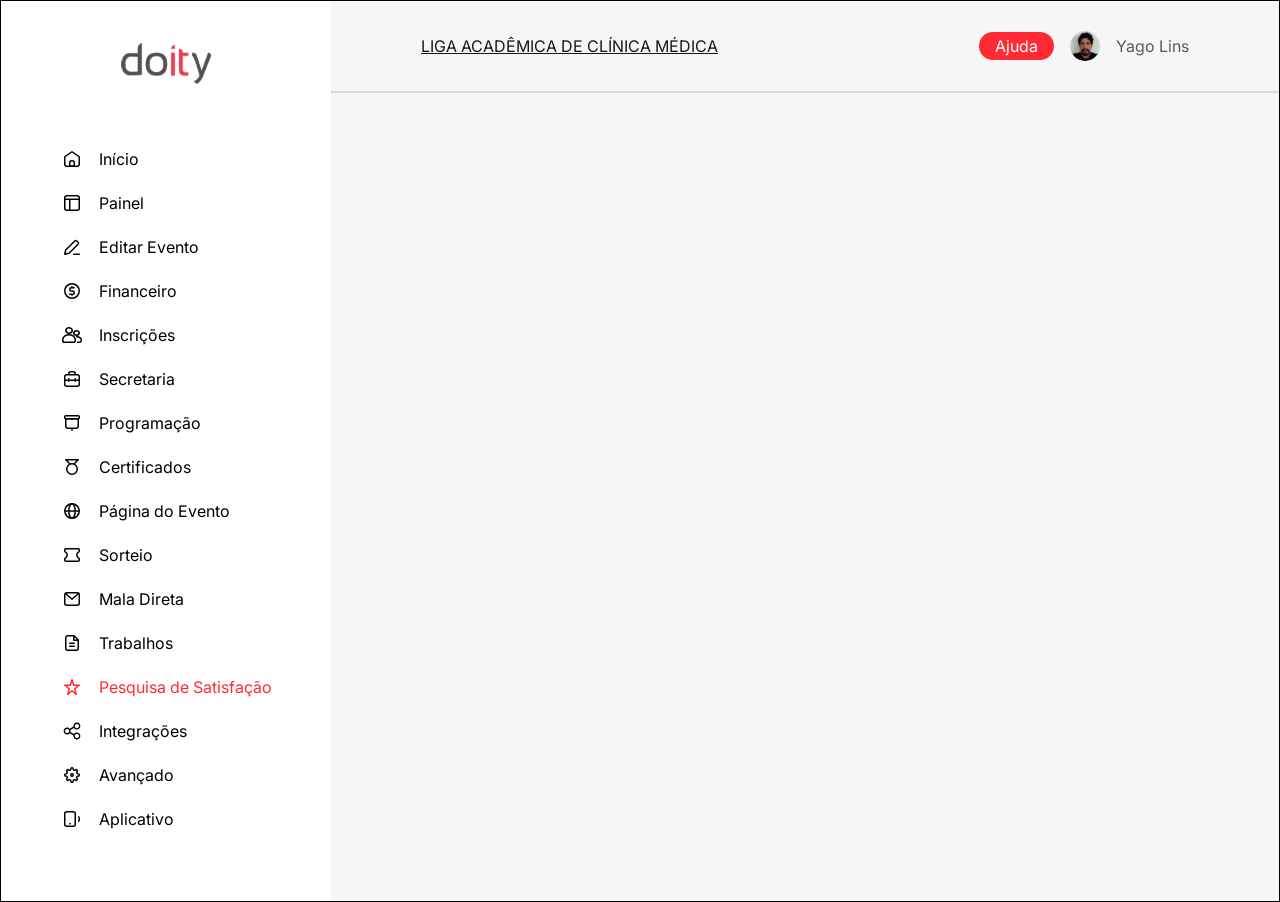
==== index.html @ 8190880d "feat: create template" ====
<!DOCTYPE html>
<html lang="en">

<head>
    <meta charset="UTF-8">
    <meta name="viewport" content="width=device-width, initial-scale=1.0">
    <title>Doity</title>

    <link rel="stylesheet" href="styles/reset.css" />
    <link rel="stylesheet" href="styles/global.css" />

    <link rel="preconnect" href="https://fonts.googleapis.com">
    <link rel="preconnect" href="https://fonts.gstatic.com" crossorigin>
    <link
        href="https://fonts.googleapis.com/css2?family=Inter:ital,opsz,wght@0,14..32,100..900;1,14..32,100..900&display=swap"
        rel="stylesheet">

    <script type="module" src="components/template/template.js"></script>
    <script type="module" src="components/layout/navbar/navbar.js"></script>
    <script type="module" src="components/layout/header/header.js"></script>


</head>

<body>
    <my-template></my-template>
</body>

</html>
---- styles/global.css ----
:root {
    --brand-color: #FF2B34;
    --border-color: #D9D9D9;
    --lighter-font: #5A5A5A;
    --darker-font: #18181B;
}

body {
    display: flex;
    flex-direction: column;
    max-width: 1366px;
    min-height: 100vh;
    margin: auto;
    background-color: #F6F6F6;
    border-style: solid;
    border-width: 1px;
}

body,
p,
span,
a,
li,
ul,
ol,
h1,
h2,
h3,
h4,
h5,
h6,
button,
input,
textarea,
select {
    font-family: 'Inter', sans-serif;
    font-optical-sizing: auto;
    font-weight: 400;
    font-style: normal;
}

a:hover {
	color: var(--brand-color)
}
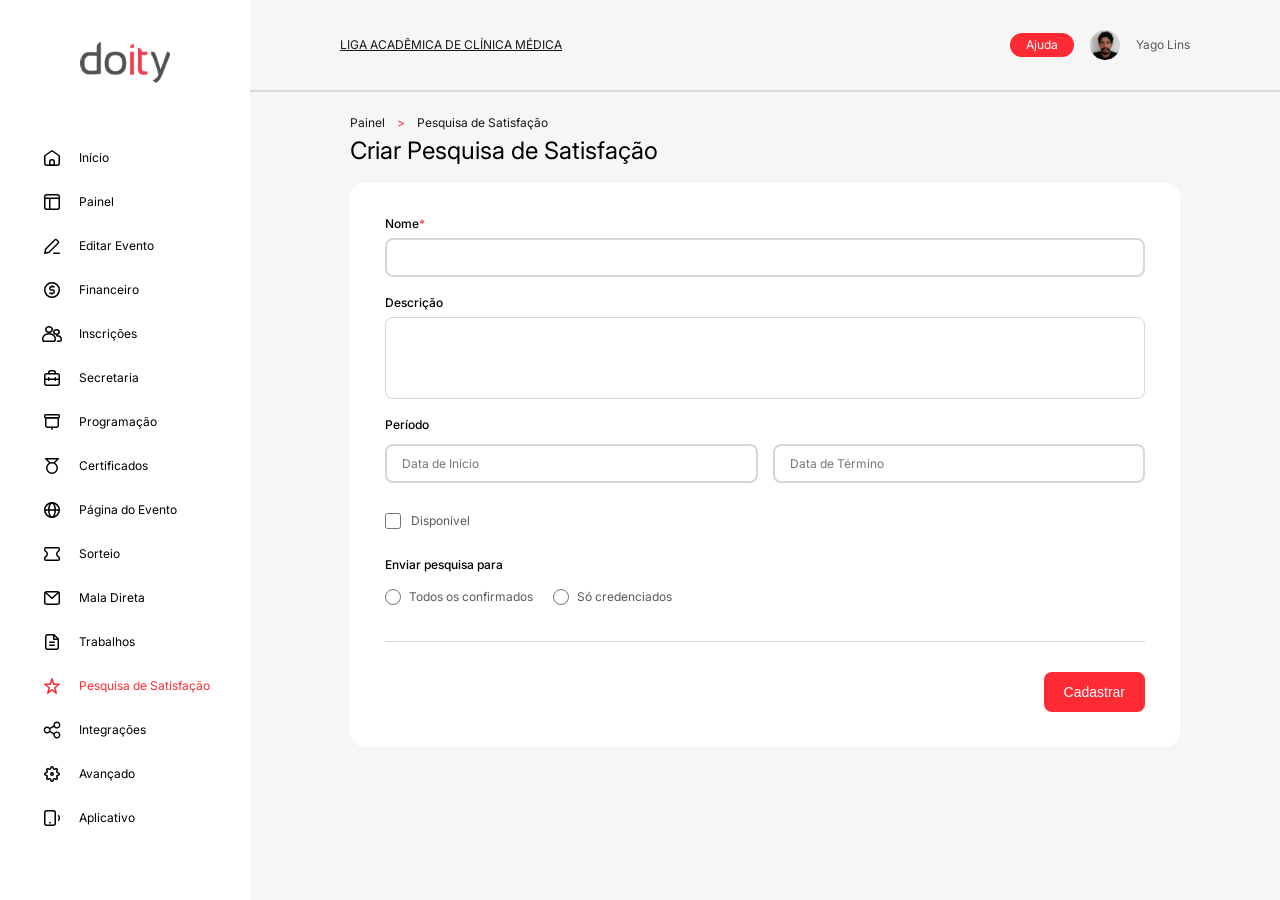
==== commit 3fde95cb: "feat: add create page" ====
--- a/index.html
+++ b/index.html
@@ -1,29 +1,41 @@
 <!DOCTYPE html>
 <html lang="en">
-
 <head>
-    <meta charset="UTF-8">
-    <meta name="viewport" content="width=device-width, initial-scale=1.0">
+    <meta charset="UTF-8" />
+    <meta name="viewport" content="width=device-width, initial-scale=1.0" />
     <title>Doity</title>
 
+    <!-- Styles -->
     <link rel="stylesheet" href="styles/reset.css" />
     <link rel="stylesheet" href="styles/global.css" />
 
-    <link rel="preconnect" href="https://fonts.googleapis.com">
-    <link rel="preconnect" href="https://fonts.gstatic.com" crossorigin>
+    <!-- Fonts -->
+    <link rel="preconnect" href="https://fonts.googleapis.com" />
+    <link rel="preconnect" href="https://fonts.gstatic.com" crossorigin />
     <link
         href="https://fonts.googleapis.com/css2?family=Inter:ital,opsz,wght@0,14..32,100..900;1,14..32,100..900&display=swap"
-        rel="stylesheet">
+        rel="stylesheet"
+    />
 
+    <!-- Templates -->
     <script type="module" src="components/template/template.js"></script>
+
+    <!-- Layout -->
+
     <script type="module" src="components/layout/navbar/navbar.js"></script>
     <script type="module" src="components/layout/header/header.js"></script>
 
+    <!-- Components -->
 
+    <script type="module" src="components/ui/breadcrumb/breadcrumb.js"></script>
+    <script type="module" src="components/ui/title/title.js"></script>
+    <script type="module" src="components/ui/button/button.js"></script>
+
+    <!-- Pages Script -->
+    <script type="module" src="pages/create/create.js"></script>
 </head>
 
 <body>
-    <my-template></my-template>
+    <my-create></my-create>
 </body>
-
-</html>+</html>
--- a/styles/global.css
+++ b/styles/global.css
@@ -3,17 +3,17 @@
     --border-color: #D9D9D9;
     --lighter-font: #5A5A5A;
     --darker-font: #18181B;
+    --input-border: #D5D7DA;
+    --title-size: 24px;
 }
 
 body {
     display: flex;
     flex-direction: column;
-    max-width: 1366px;
     min-height: 100vh;
     margin: auto;
     background-color: #F6F6F6;
-    border-style: solid;
-    border-width: 1px;
+
 }
 
 body,
@@ -33,6 +33,7 @@
 input,
 textarea,
 select {
+    font-size: 12px;
     font-family: 'Inter', sans-serif;
     font-optical-sizing: auto;
     font-weight: 400;
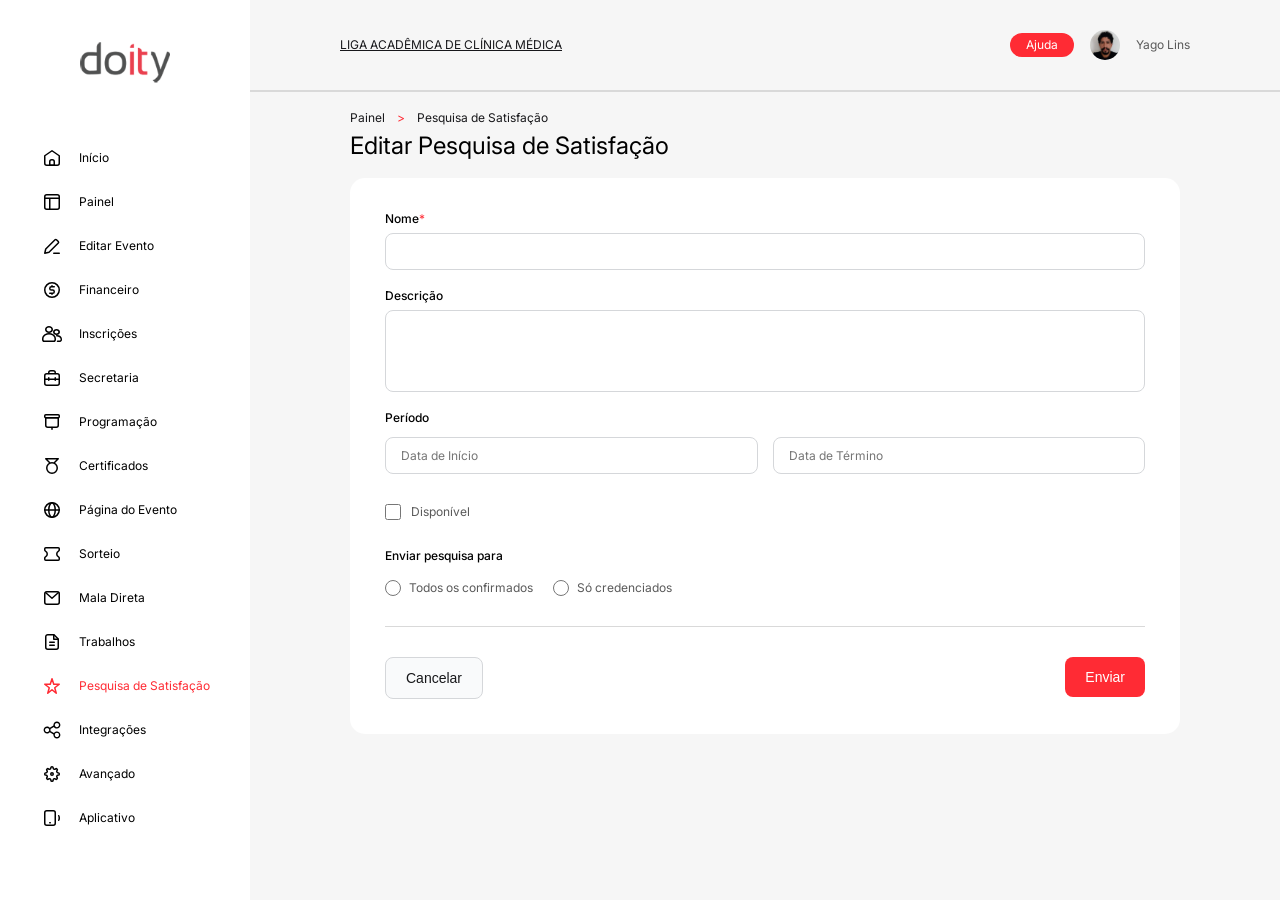
==== commit 3bc79d5b: "feat: add survey page" ====
--- a/index.html
+++ b/index.html
@@ -31,11 +31,13 @@
     <script type="module" src="components/ui/title/title.js"></script>
     <script type="module" src="components/ui/button/button.js"></script>
 
-    <!-- Pages Script -->
-    <script type="module" src="pages/create/create.js"></script>
+    <!-- Pages -->
+    <script type="module" src="pages/form/form.js"></script>
+    <script type="module" src="pages/survey/survey.js"></script>
 </head>
 
 <body>
-    <my-create></my-create>
+    <my-form mode="edit"></my-form>
+    <!-- <my-survey></my-survey> -->
 </body>
 </html>
--- a/styles/global.css
+++ b/styles/global.css
@@ -4,6 +4,9 @@
     --lighter-font: #5A5A5A;
     --darker-font: #18181B;
     --input-border: #D5D7DA;
+    --button-secondary: #F9FAFB;
+    --background-color: #F6F6F6;
+    --separator-color: #D3D3D3;
     --title-size: 24px;
 }
 
@@ -12,7 +15,7 @@
     flex-direction: column;
     min-height: 100vh;
     margin: auto;
-    background-color: #F6F6F6;
+    background-color: var(--background-color);
 
 }
 
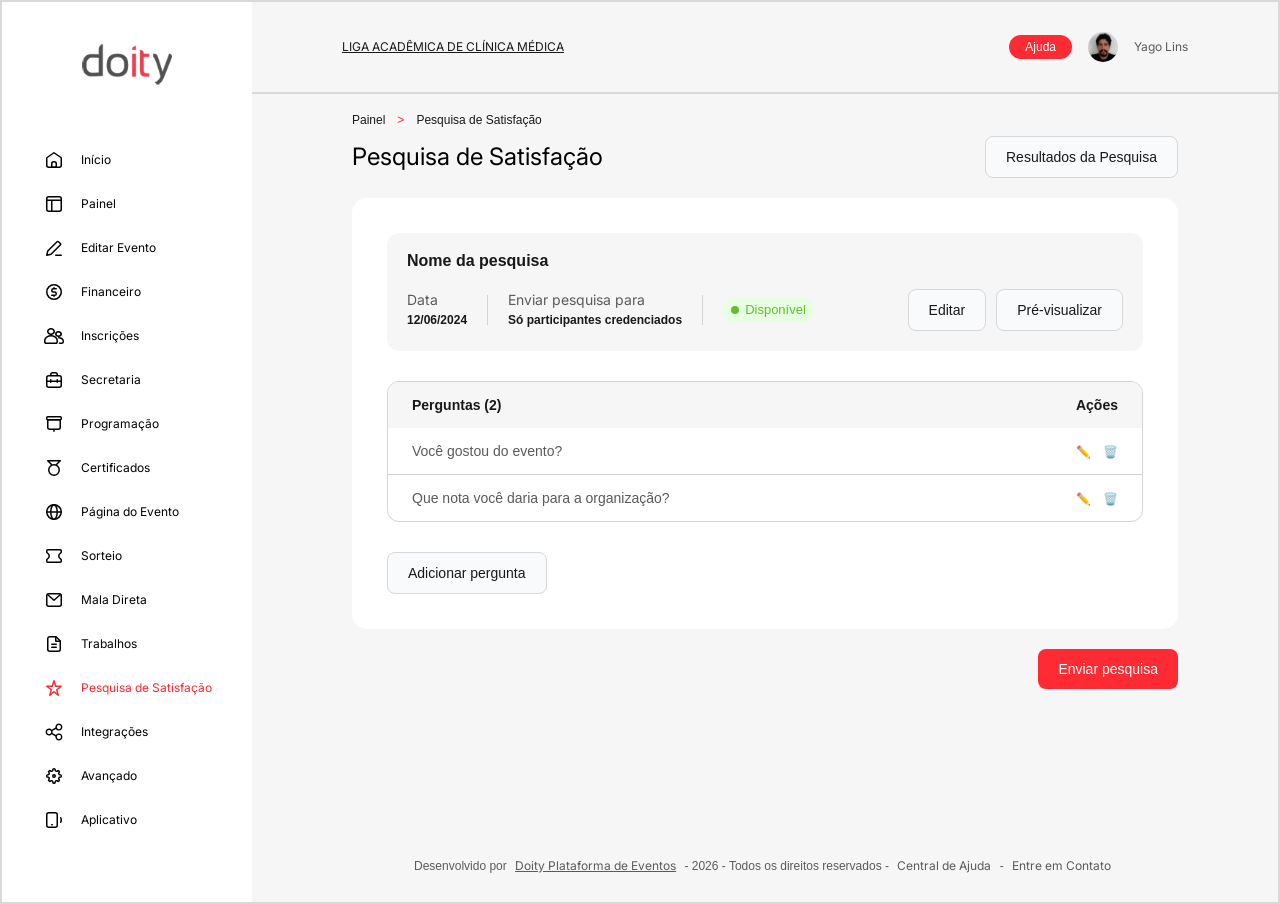
==== commit d4fd2d29: "feat: add footer" ====
--- a/index.html
+++ b/index.html
@@ -37,7 +37,7 @@
 </head>
 
 <body>
-    <my-form mode="edit"></my-form>
-    <!-- <my-survey></my-survey> -->
+    <!-- <my-form mode="create"></my-form> -->
+    <my-survey></my-survey>
 </body>
 </html>
--- a/styles/global.css
+++ b/styles/global.css
@@ -14,6 +14,10 @@
     display: flex;
     flex-direction: column;
     min-height: 100vh;
+    max-width: 1600px;
+    border-style: solid;
+    border-width: 2px;
+    border-color: var(--border-color);
     margin: auto;
     background-color: var(--background-color);
 
@@ -44,5 +48,5 @@
 }
 
 a:hover {
-	color: var(--brand-color)
+    color: var(--brand-color)
 }
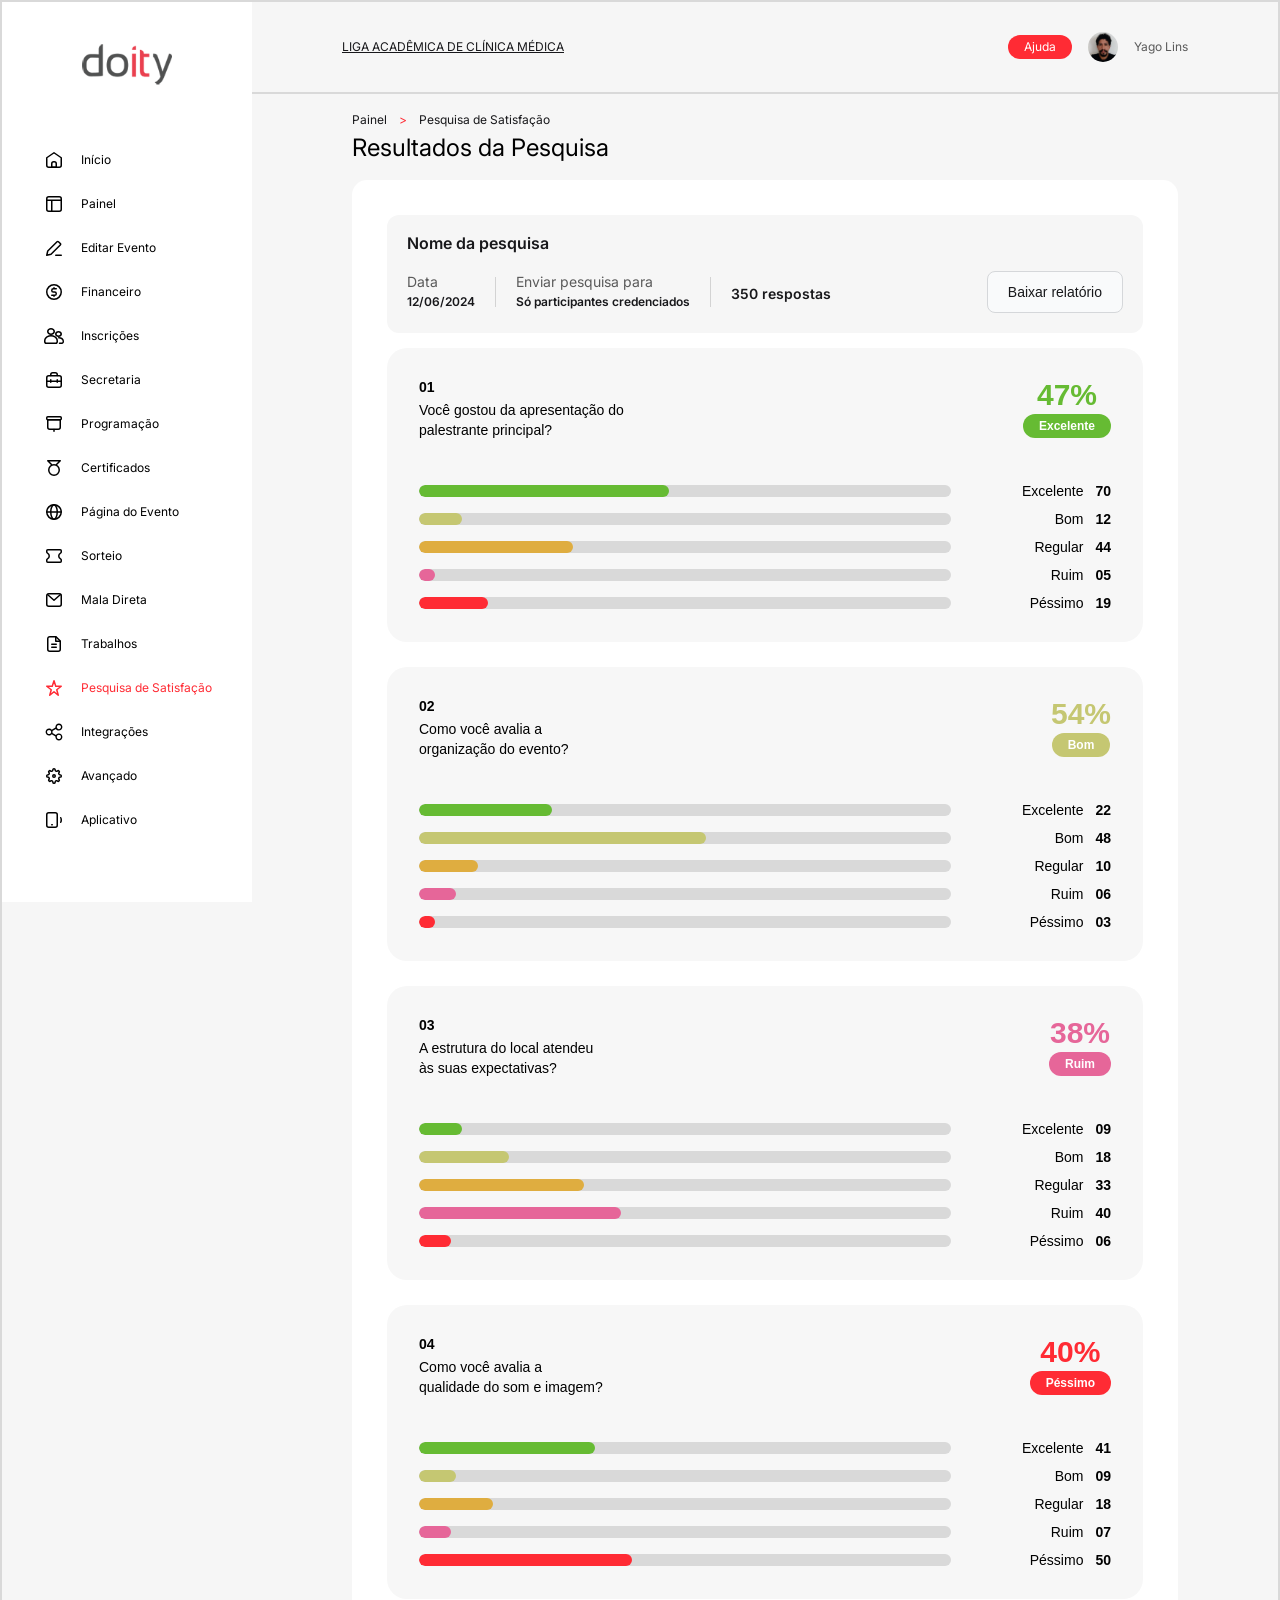
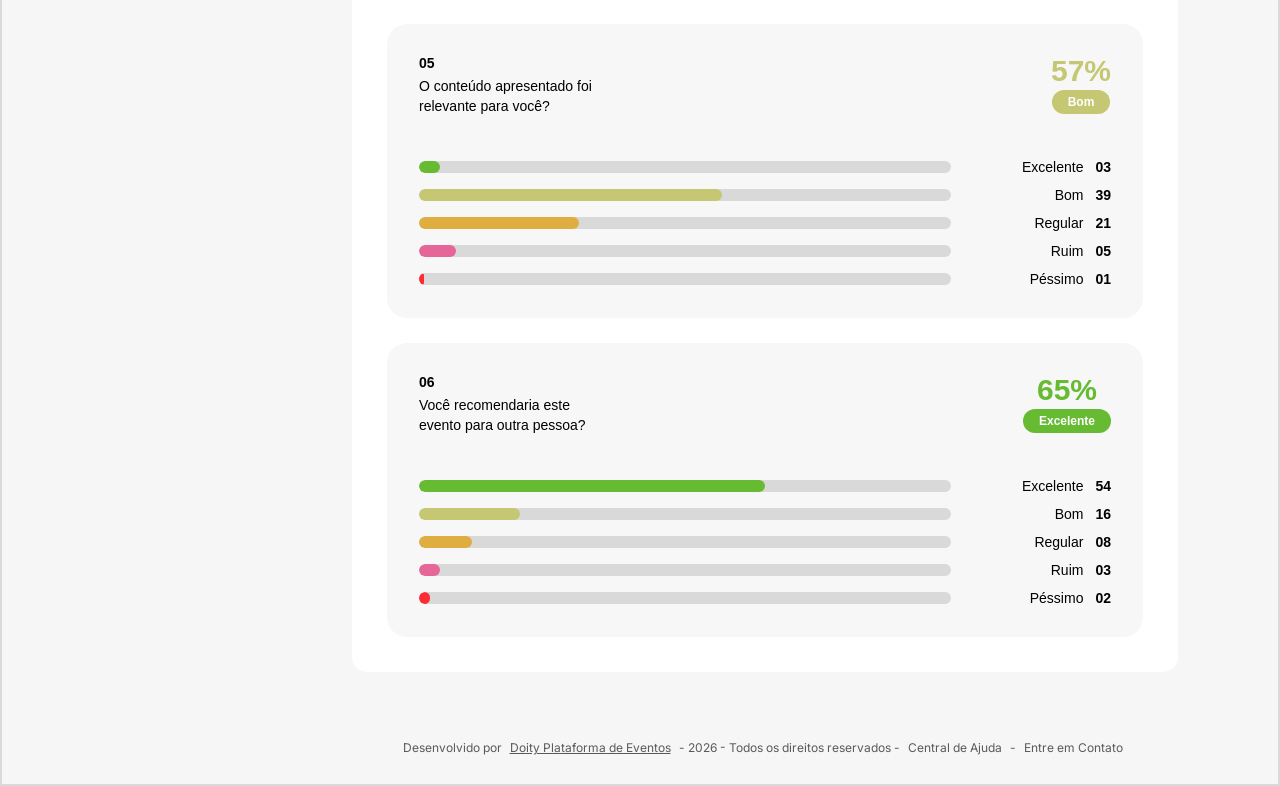
==== commit bb67ad12: "feat: add results page and question result cards" ====
--- a/index.html
+++ b/index.html
@@ -30,14 +30,17 @@
     <script type="module" src="components/ui/breadcrumb/breadcrumb.js"></script>
     <script type="module" src="components/ui/title/title.js"></script>
     <script type="module" src="components/ui/button/button.js"></script>
+    <script type="module" src="components/ui/card/card.js"></script>
 
     <!-- Pages -->
     <script type="module" src="pages/form/form.js"></script>
     <script type="module" src="pages/survey/survey.js"></script>
+    <script type="module" src="pages/results/results.js"></script>
 </head>
 
 <body>
     <!-- <my-form mode="create"></my-form> -->
-    <my-survey></my-survey>
+    <!-- <my-survey></my-survey> -->
+     <my-results></my-results>
 </body>
 </html>
--- a/styles/global.css
+++ b/styles/global.css
@@ -8,6 +8,13 @@
     --background-color: #F6F6F6;
     --separator-color: #D3D3D3;
     --title-size: 24px;
+
+    --progress-green: #66BB33;
+    --progress-yellow: #DFAD40;
+    --progress-olive: #C5C772;
+    --progress-pink: #E66699;
+    --progress-red: #FF2B34;
+
 }
 
 body {
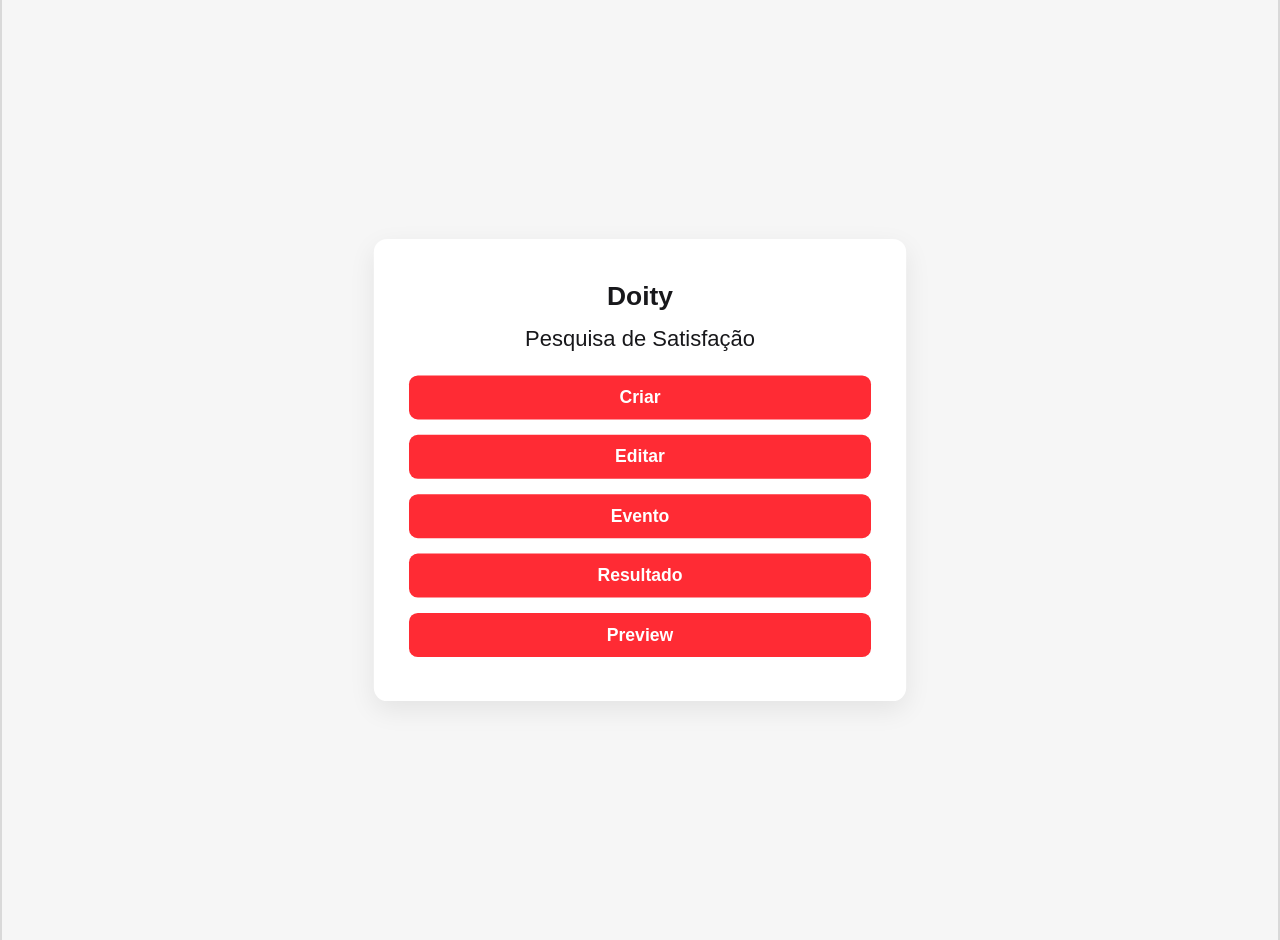
==== commit f8f49b97: "feat: add index page" ====
--- a/index.html
+++ b/index.html
@@ -1,46 +1,120 @@
 <!DOCTYPE html>
-<html lang="en">
+<html lang="pt-BR">
+
 <head>
     <meta charset="UTF-8" />
     <meta name="viewport" content="width=device-width, initial-scale=1.0" />
     <title>Doity</title>
 
-    <!-- Styles -->
-    <link rel="stylesheet" href="styles/reset.css" />
-    <link rel="stylesheet" href="styles/global.css" />
+    <link rel="stylesheet" href="./styles/reset.css">
+    <link rel="stylesheet" href="./styles/global.css">
 
-    <!-- Fonts -->
-    <link rel="preconnect" href="https://fonts.googleapis.com" />
-    <link rel="preconnect" href="https://fonts.gstatic.com" crossorigin />
-    <link
-        href="https://fonts.googleapis.com/css2?family=Inter:ital,opsz,wght@0,14..32,100..900;1,14..32,100..900&display=swap"
-        rel="stylesheet"
-    />
+    <style>
+        html,
+        body {
+            height: 100%;
+            margin: 0;
+        }
 
-    <!-- Templates -->
-    <script type="module" src="components/template/template.js"></script>
+        body {
+            display: flex;
+            align-items: center;
+            justify-content: center;
+            background: var(--background-color);
+            padding: 20px;
+        }
 
-    <!-- Layout -->
+        .container {
+            background: #fff;
+            width: 100%;
+            max-width: 420px;
+            padding: 40px 32px;
+            border-radius: 12px;
+            box-shadow: 0 8px 24px rgba(0, 0, 0, 0.08);
+            text-align: center;
+            display: flex;
+            flex-direction: column;
+            gap: 16px;
+        }
 
-    <script type="module" src="components/layout/navbar/navbar.js"></script>
-    <script type="module" src="components/layout/header/header.js"></script>
+        h1,
+        h2 {
+            color: var(--darker-font);
+            font-weight: 600;
+        }
 
-    <!-- Components -->
+        h1 {
+            font-size: var(--title-size);
+        }
 
-    <script type="module" src="components/ui/breadcrumb/breadcrumb.js"></script>
-    <script type="module" src="components/ui/title/title.js"></script>
-    <script type="module" src="components/ui/button/button.js"></script>
-    <script type="module" src="components/ui/card/card.js"></script>
+        h2 {
+            font-size: 20px;
+            font-weight: 500;
+            margin-bottom: 8px;
+        }
 
-    <!-- Pages -->
-    <script type="module" src="pages/form/form.js"></script>
-    <script type="module" src="pages/survey/survey.js"></script>
-    <script type="module" src="pages/results/results.js"></script>
+        .links {
+            list-style: none;
+            padding: 0;
+            margin: 0;
+            display: flex;
+            flex-direction: column;
+            gap: 14px;
+        }
+
+        .links a {
+            display: block;
+            padding: 12px 0;
+            border-radius: 8px;
+            text-decoration: none;
+            background: var(--brand-color);
+            color: #fff;
+            font-size: 16px;
+            font-weight: 600;
+            transition: background-color 0.2s;
+        }
+
+        .links a:hover {
+            background: #d02229;
+        }
+
+        @media (max-width: 600px) {
+
+            h1 {
+                font-size: 20px;
+            }
+
+            h2 {
+                font-size: 18px;
+            }
+
+            .links a {
+                font-size: 14px;
+                padding: 10px 0;
+            }
+        }
+
+        @media (min-width: 1200px) {
+            .container {
+                transform: scale(1.1);
+            }
+        }
+    </style>
 </head>
 
 <body>
-    <!-- <my-form mode="create"></my-form> -->
-    <!-- <my-survey></my-survey> -->
-     <my-results></my-results>
+    <main class="container">
+        <h1>Doity</h1>
+        <h2>Pesquisa de Satisfação</h2>
+
+        <ul class="links">
+            <li><a href="create.html">Criar</a></li>
+            <li><a href="edit.html">Editar</a></li>
+            <li><a href="survey.html">Evento</a></li>
+            <li><a href="results.html">Resultado</a></li>
+            <li><a href="preview.html">Preview</a></li>
+        </ul>
+    </main>
 </body>
-</html>
+
+</html>
--- a/styles/global.css
+++ b/styles/global.css
@@ -23,7 +23,7 @@
     min-height: 100vh;
     max-width: 1600px;
     border-style: solid;
-    border-width: 2px;
+    border-width: 0px 2px 0px 2px;
     border-color: var(--border-color);
     margin: auto;
     background-color: var(--background-color);
